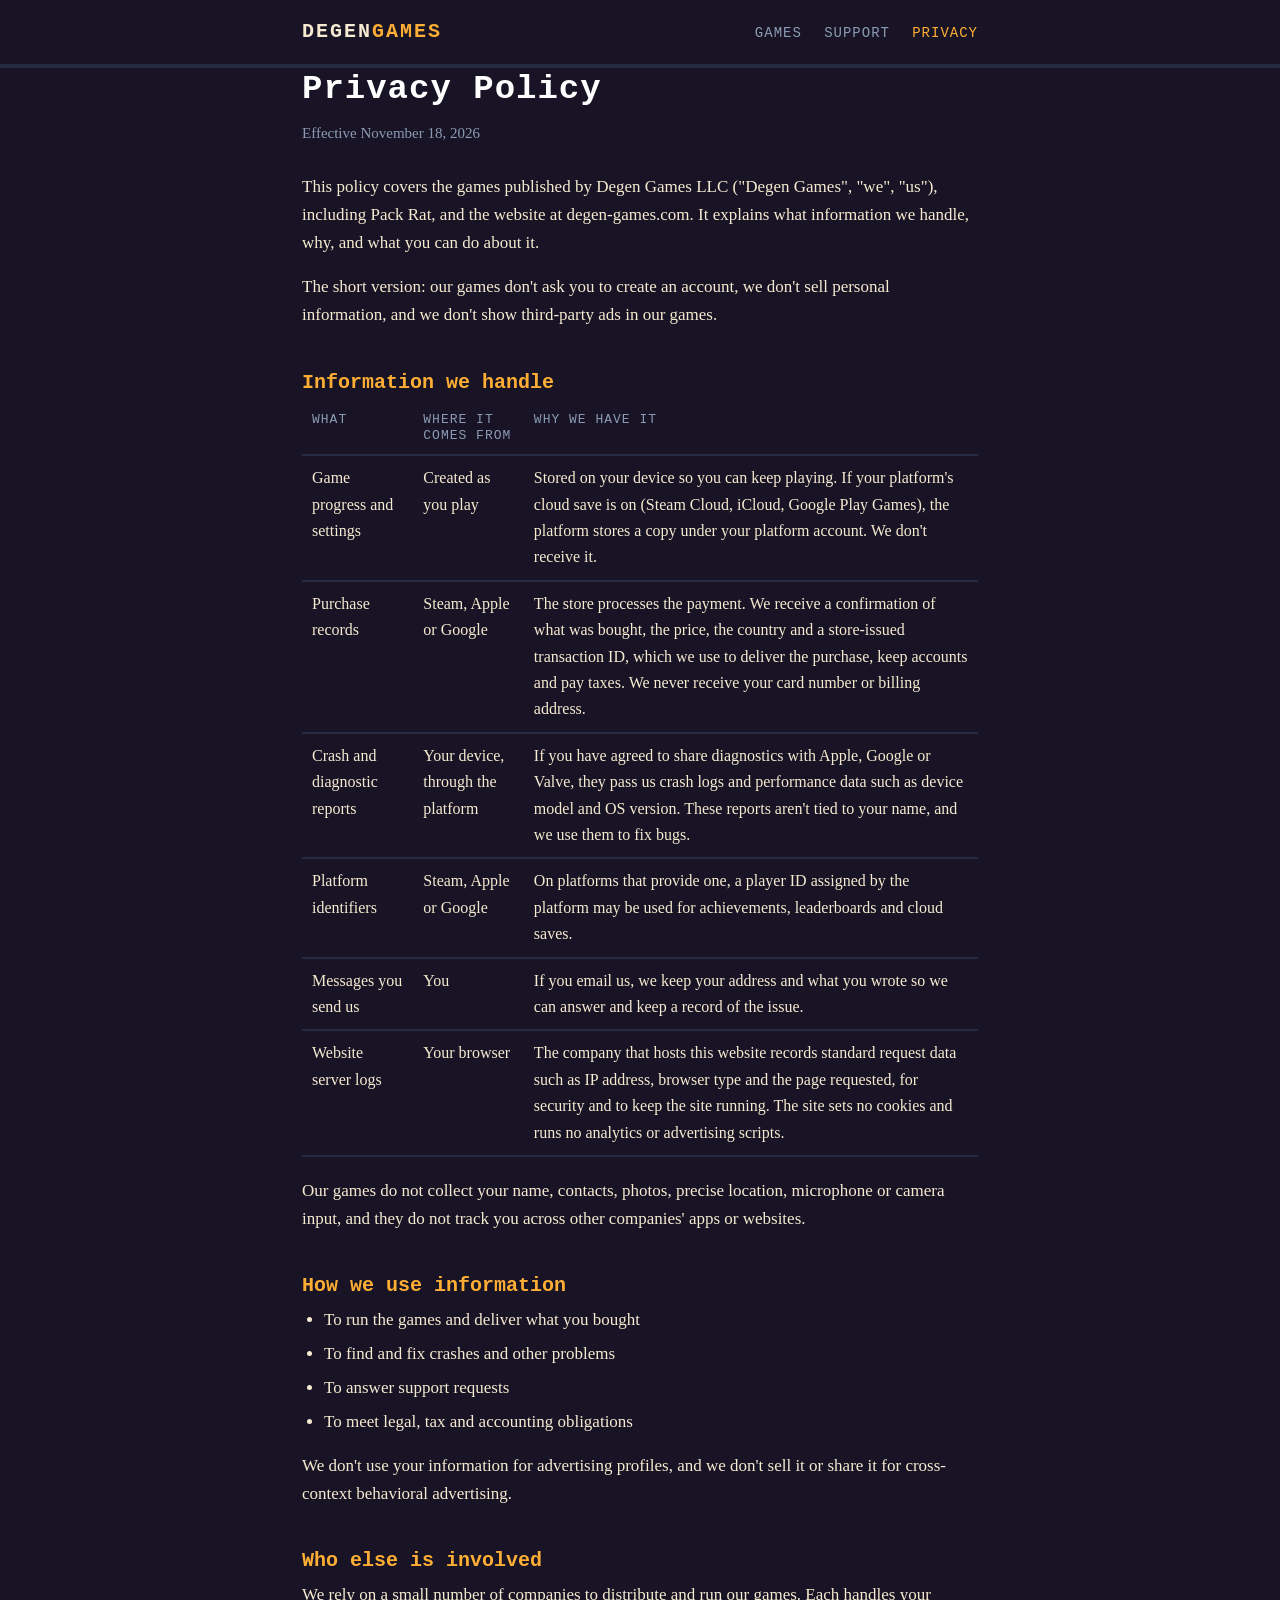
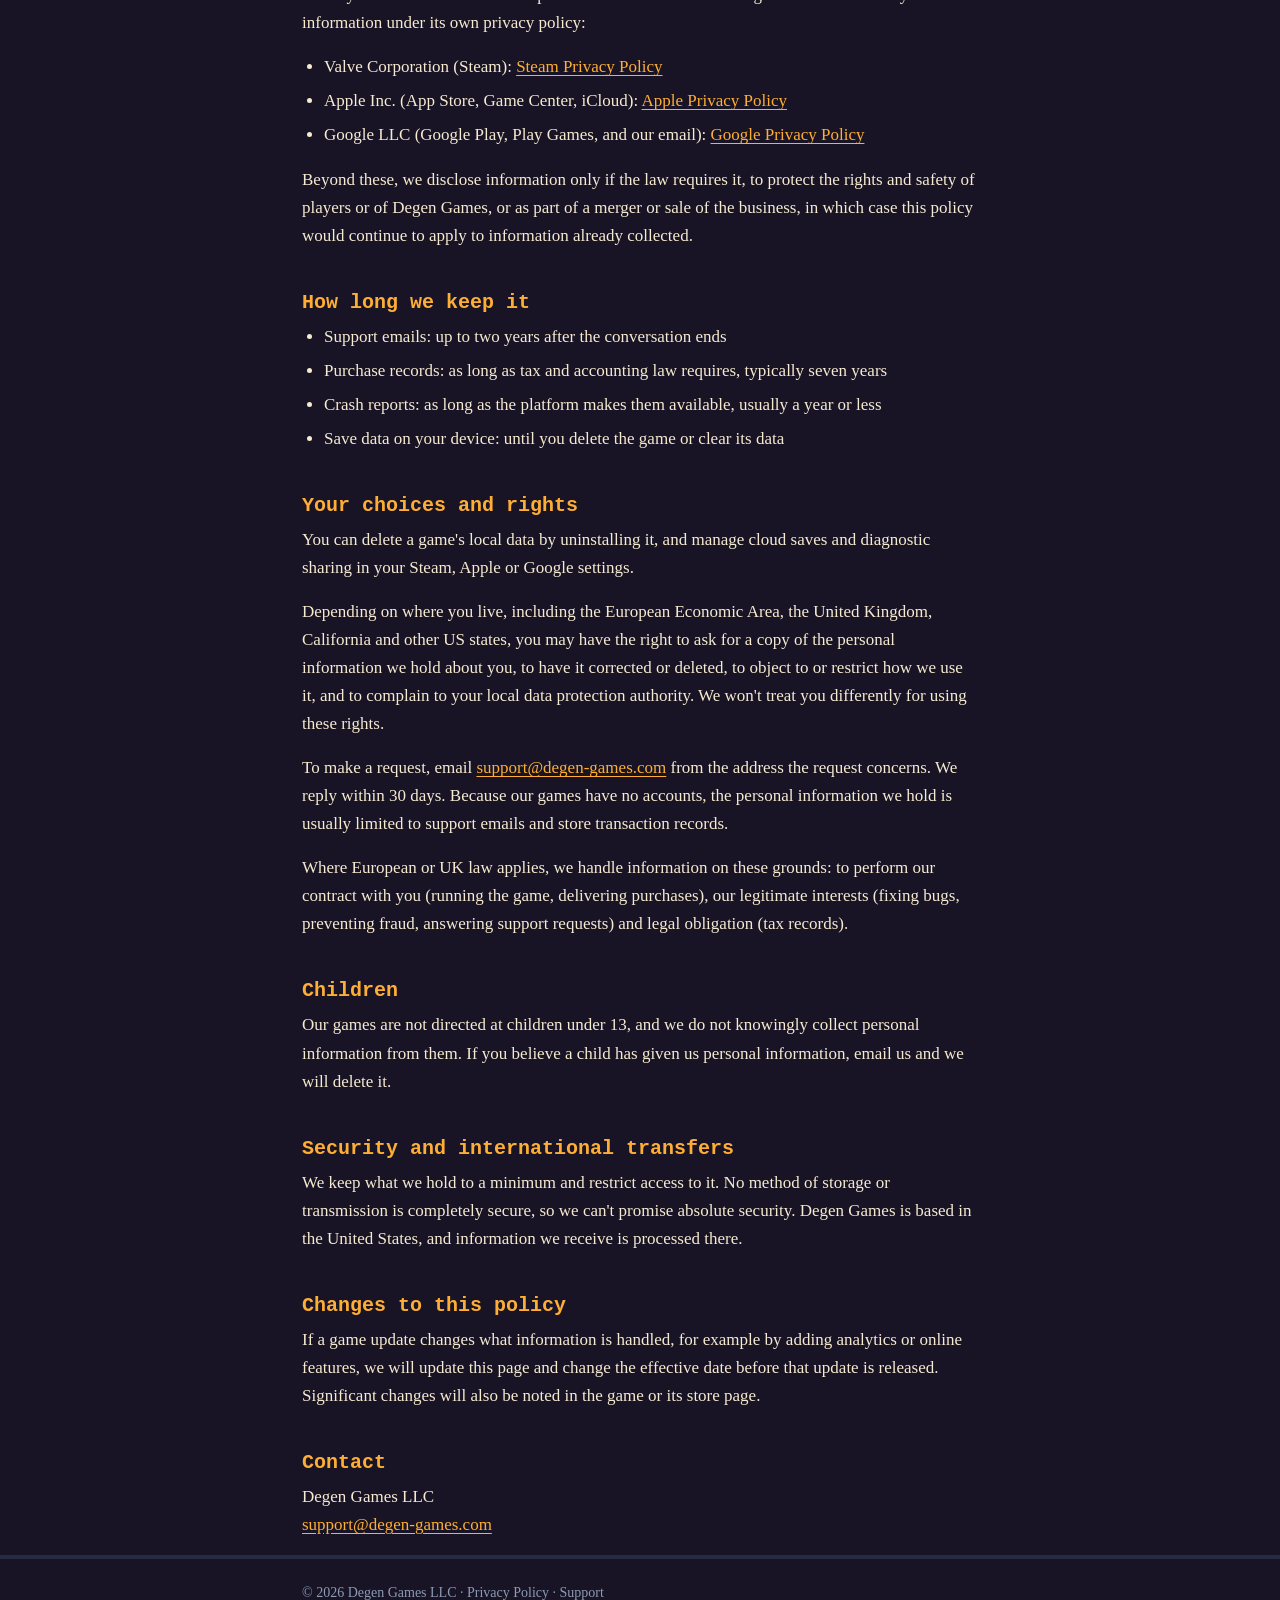
==== privacy/index.html @ 224bc254 "Add privacy policy page" ====
<!doctype html>
<html lang="en">
<head>
<meta charset="utf-8">
<meta name="viewport" content="width=device-width, initial-scale=1">
<title>Privacy Policy | Degen Games</title>
<meta name="description" content="How Degen Games LLC handles information in its games and on this website.">
<link rel="canonical" href="https://degen-games.com/privacy/">
<link rel="stylesheet" href="/style.css">
</head>
<body>
<header class="site">
  <div class="wrap">
    <a class="mark" href="/">Degen<span>Games</span></a>
    <nav>
      <a href="/">Games</a>
      <a href="/support/">Support</a>
      <a href="/privacy/" aria-current="page">Privacy</a>
    </nav>
  </div>
</header>

<main class="wrap">
  <h1>Privacy Policy</h1>
  <p class="dated">Effective November 18, 2026</p>

  <p>This policy covers the games published by Degen Games LLC ("Degen Games", "we", "us"), including Pack Rat, and the website at degen-games.com. It explains what information we handle, why, and what you can do about it.</p>
  <p>The short version: our games don't ask you to create an account, we don't sell personal information, and we don't show third-party ads in our games.</p>

  <h2>Information we handle</h2>
  <table>
    <thead>
      <tr><th>What</th><th>Where it comes from</th><th>Why we have it</th></tr>
    </thead>
    <tbody>
      <tr>
        <td>Game progress and settings</td>
        <td>Created as you play</td>
        <td>Stored on your device so you can keep playing. If your platform's cloud save is on (Steam Cloud, iCloud, Google Play Games), the platform stores a copy under your platform account. We don't receive it.</td>
      </tr>
      <tr>
        <td>Purchase records</td>
        <td>Steam, Apple or Google</td>
        <td>The store processes the payment. We receive a confirmation of what was bought, the price, the country and a store-issued transaction ID, which we use to deliver the purchase, keep accounts and pay taxes. We never receive your card number or billing address.</td>
      </tr>
      <tr>
        <td>Crash and diagnostic reports</td>
        <td>Your device, through the platform</td>
        <td>If you have agreed to share diagnostics with Apple, Google or Valve, they pass us crash logs and performance data such as device model and OS version. These reports aren't tied to your name, and we use them to fix bugs.</td>
      </tr>
      <tr>
        <td>Platform identifiers</td>
        <td>Steam, Apple or Google</td>
        <td>On platforms that provide one, a player ID assigned by the platform may be used for achievements, leaderboards and cloud saves.</td>
      </tr>
      <tr>
        <td>Messages you send us</td>
        <td>You</td>
        <td>If you email us, we keep your address and what you wrote so we can answer and keep a record of the issue.</td>
      </tr>
      <tr>
        <td>Website server logs</td>
        <td>Your browser</td>
        <td>The company that hosts this website records standard request data such as IP address, browser type and the page requested, for security and to keep the site running. The site sets no cookies and runs no analytics or advertising scripts.</td>
      </tr>
    </tbody>
  </table>

  <p>Our games do not collect your name, contacts, photos, precise location, microphone or camera input, and they do not track you across other companies' apps or websites.</p>

  <h2>How we use information</h2>
  <ul>
    <li>To run the games and deliver what you bought</li>
    <li>To find and fix crashes and other problems</li>
    <li>To answer support requests</li>
    <li>To meet legal, tax and accounting obligations</li>
  </ul>
  <p>We don't use your information for advertising profiles, and we don't sell it or share it for cross-context behavioral advertising.</p>

  <h2>Who else is involved</h2>
  <p>We rely on a small number of companies to distribute and run our games. Each handles your information under its own privacy policy:</p>
  <ul>
    <li>Valve Corporation (Steam): <a href="https://store.steampowered.com/privacy_agreement/" rel="noopener">Steam Privacy Policy</a></li>
    <li>Apple Inc. (App Store, Game Center, iCloud): <a href="https://www.apple.com/legal/privacy/" rel="noopener">Apple Privacy Policy</a></li>
    <li>Google LLC (Google Play, Play Games, and our email): <a href="https://policies.google.com/privacy" rel="noopener">Google Privacy Policy</a></li>
  </ul>
  <p>Beyond these, we disclose information only if the law requires it, to protect the rights and safety of players or of Degen Games, or as part of a merger or sale of the business, in which case this policy would continue to apply to information already collected.</p>

  <h2>How long we keep it</h2>
  <ul>
    <li>Support emails: up to two years after the conversation ends</li>
    <li>Purchase records: as long as tax and accounting law requires, typically seven years</li>
    <li>Crash reports: as long as the platform makes them available, usually a year or less</li>
    <li>Save data on your device: until you delete the game or clear its data</li>
  </ul>

  <h2>Your choices and rights</h2>
  <p>You can delete a game's local data by uninstalling it, and manage cloud saves and diagnostic sharing in your Steam, Apple or Google settings.</p>
  <p>Depending on where you live, including the European Economic Area, the United Kingdom, California and other US states, you may have the right to ask for a copy of the personal information we hold about you, to have it corrected or deleted, to object to or restrict how we use it, and to complain to your local data protection authority. We won't treat you differently for using these rights.</p>
  <p>To make a request, email <a href="mailto:support@degen-games.com">support@degen-games.com</a> from the address the request concerns. We reply within 30 days. Because our games have no accounts, the personal information we hold is usually limited to support emails and store transaction records.</p>
  <p>Where European or UK law applies, we handle information on these grounds: to perform our contract with you (running the game, delivering purchases), our legitimate interests (fixing bugs, preventing fraud, answering support requests) and legal obligation (tax records).</p>

  <h2>Children</h2>
  <p>Our games are not directed at children under 13, and we do not knowingly collect personal information from them. If you believe a child has given us personal information, email us and we will delete it.</p>

  <h2>Security and international transfers</h2>
  <p>We keep what we hold to a minimum and restrict access to it. No method of storage or transmission is completely secure, so we can't promise absolute security. Degen Games is based in the United States, and information we receive is processed there.</p>

  <h2>Changes to this policy</h2>
  <p>If a game update changes what information is handled, for example by adding analytics or online features, we will update this page and change the effective date before that update is released. Significant changes will also be noted in the game or its store page.</p>

  <h2>Contact</h2>
  <p>Degen Games LLC<br>
  <a href="mailto:support@degen-games.com">support@degen-games.com</a></p>
</main>

<footer class="site">
  <div class="wrap">
    &copy; 2026 Degen Games LLC &middot; <a href="/privacy/">Privacy Policy</a> &middot; <a href="/support/">Support</a>
  </div>
</footer>
</body>
</html>
---- style.css ----
:root {
  --ink: #181425;
  --night: #262b44;
  --slate: #3a4466;
  --paper: #ead4aa;
  --cream: #f6ead0;
  --gold: #feae34;
  --rust: #e43b44;
  --muted: #8b9bb4;
}

* { box-sizing: border-box; }

html { background: var(--ink); }

body {
  margin: 0;
  color: var(--cream);
  background: var(--ink);
  font: 17px/1.65 Georgia, "Times New Roman", serif;
}

a { color: var(--gold); text-underline-offset: 3px; }
a:hover { color: #fff; }

.wrap { max-width: 720px; margin: 0 auto; padding: 0 22px; }

header.site {
  border-bottom: 4px solid var(--night);
  padding: 18px 0;
}
header.site .wrap {
  display: flex;
  flex-wrap: wrap;
  align-items: baseline;
  justify-content: space-between;
  gap: 8px 24px;
}
.mark {
  font: 700 20px/1 "Courier New", Courier, monospace;
  letter-spacing: 2px;
  text-transform: uppercase;
  color: var(--cream);
  text-decoration: none;
}
.mark span { color: var(--gold); }
nav a {
  font: 14px/1 "Courier New", Courier, monospace;
  text-transform: uppercase;
  letter-spacing: 1px;
  margin-left: 18px;
  text-decoration: none;
  color: var(--muted);
}
nav a:first-child { margin-left: 0; }
nav a:hover, nav a[aria-current] { color: var(--gold); }

main { padding: 44px 0 64px; }

h1, h2, h3 {
  font-family: "Courier New", Courier, monospace;
  line-height: 1.25;
  color: #fff;
}
h1 { font-size: 34px; margin: 0 0 10px; letter-spacing: 1px; }
h2 { font-size: 20px; margin: 40px 0 8px; color: var(--gold); }
h3 { font-size: 16px; margin: 24px 0 4px; text-transform: uppercase; letter-spacing: 1px; }
p, ul { margin: 0 0 16px; }
ul { padding-left: 22px; }
li { margin-bottom: 6px; }

.lede { font-size: 20px; color: var(--paper); }
.dated { color: var(--muted); font-size: 15px; margin-bottom: 28px; }

.card {
  background: var(--night);
  border: 4px solid var(--slate);
  box-shadow: 6px 6px 0 #0d0b14;
  padding: 24px 24px 10px;
  margin: 32px 0;
}
.card h2 { margin-top: 0; }
.tag {
  display: inline-block;
  font: 12px/1 "Courier New", Courier, monospace;
  text-transform: uppercase;
  letter-spacing: 1px;
  background: var(--rust);
  color: #fff;
  padding: 5px 8px;
  margin-bottom: 12px;
}

table { border-collapse: collapse; width: 100%; margin: 0 0 20px; font-size: 16px; }
th, td { text-align: left; vertical-align: top; padding: 9px 10px; border-bottom: 2px solid var(--night); }
th { font: 13px/1.3 "Courier New", Courier, monospace; text-transform: uppercase; letter-spacing: 1px; color: var(--muted); }

footer.site {
  border-top: 4px solid var(--night);
  padding: 22px 0 40px;
  color: var(--muted);
  font-size: 14px;
}
footer.site a { color: var(--muted); }

@media (max-width: 520px) {
  h1 { font-size: 27px; }
  nav a { margin-left: 12px; }
  table, tbody, tr, td, th { display: block; }
  thead { display: none; }
  td { border: 0; padding: 2px 0; }
  tr { border-bottom: 2px solid var(--night); padding: 10px 0; }
  td:first-child { font-weight: bold; color: #fff; }
}
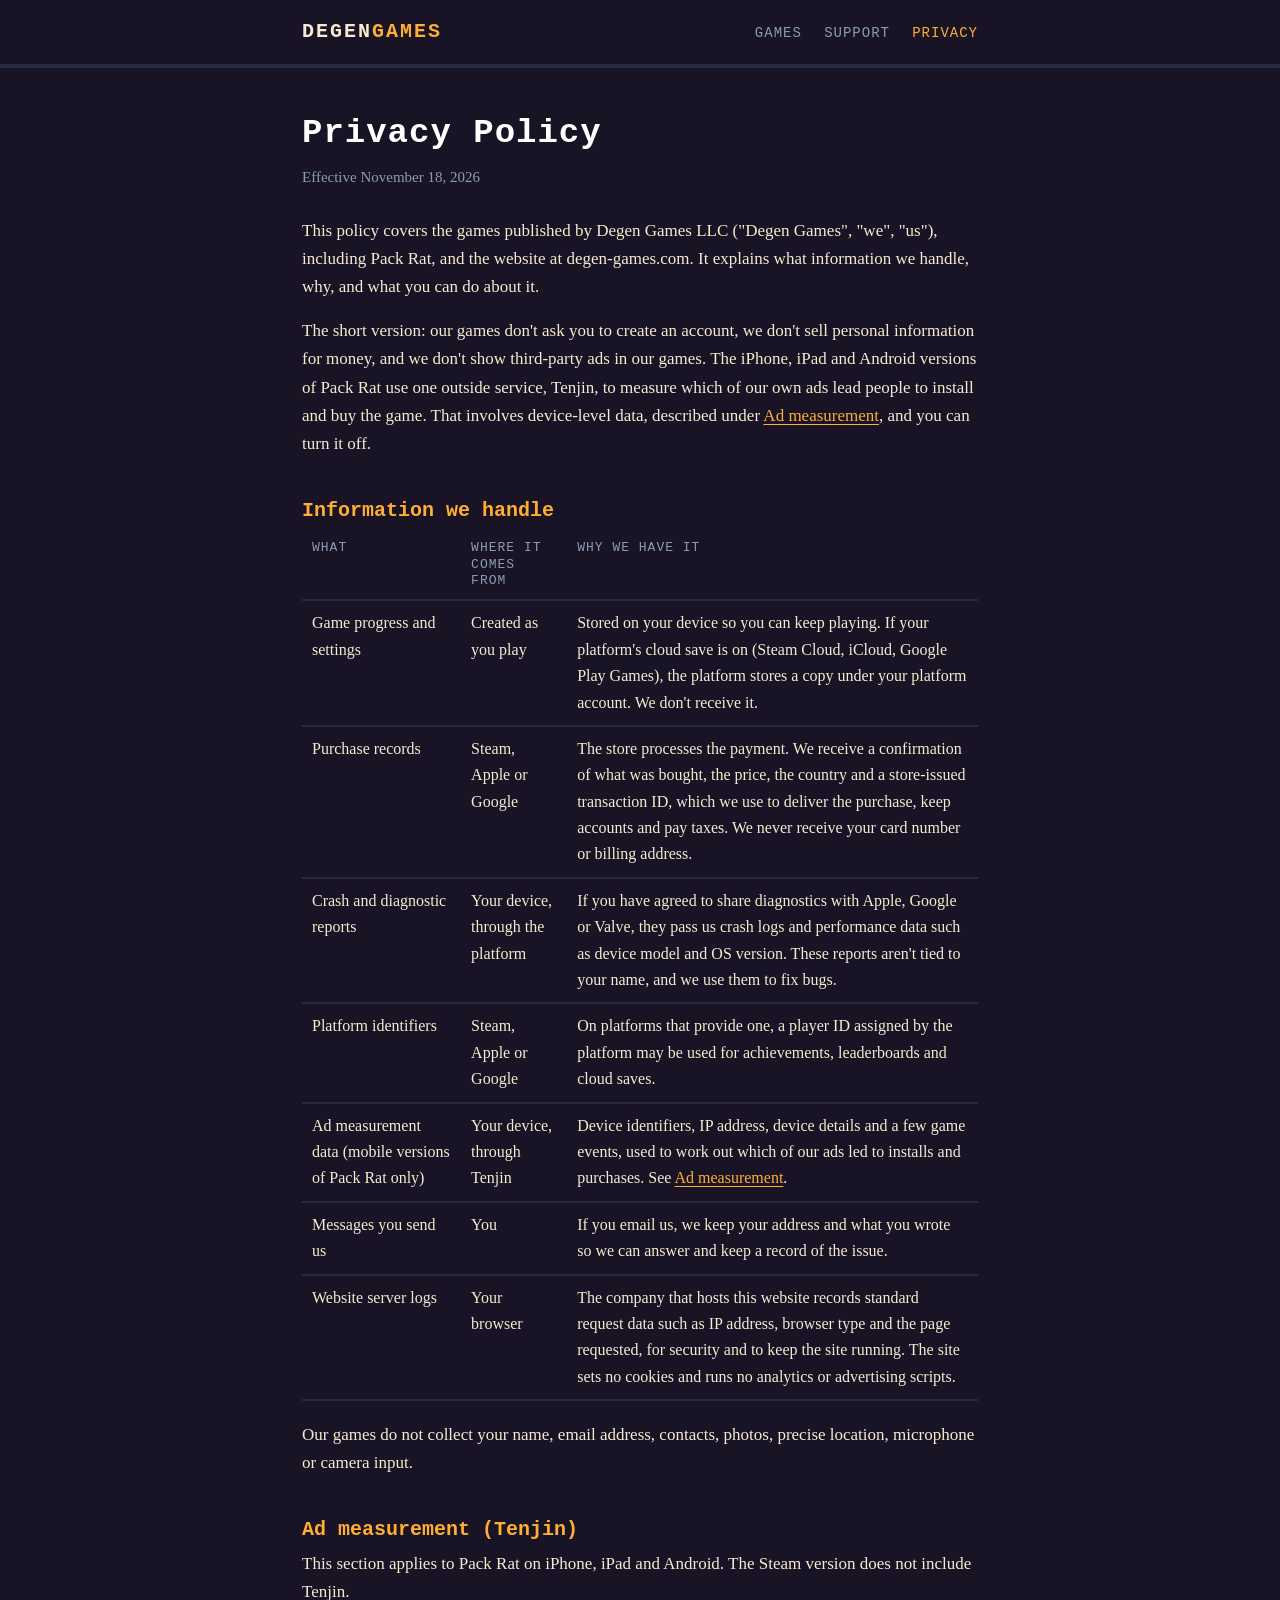
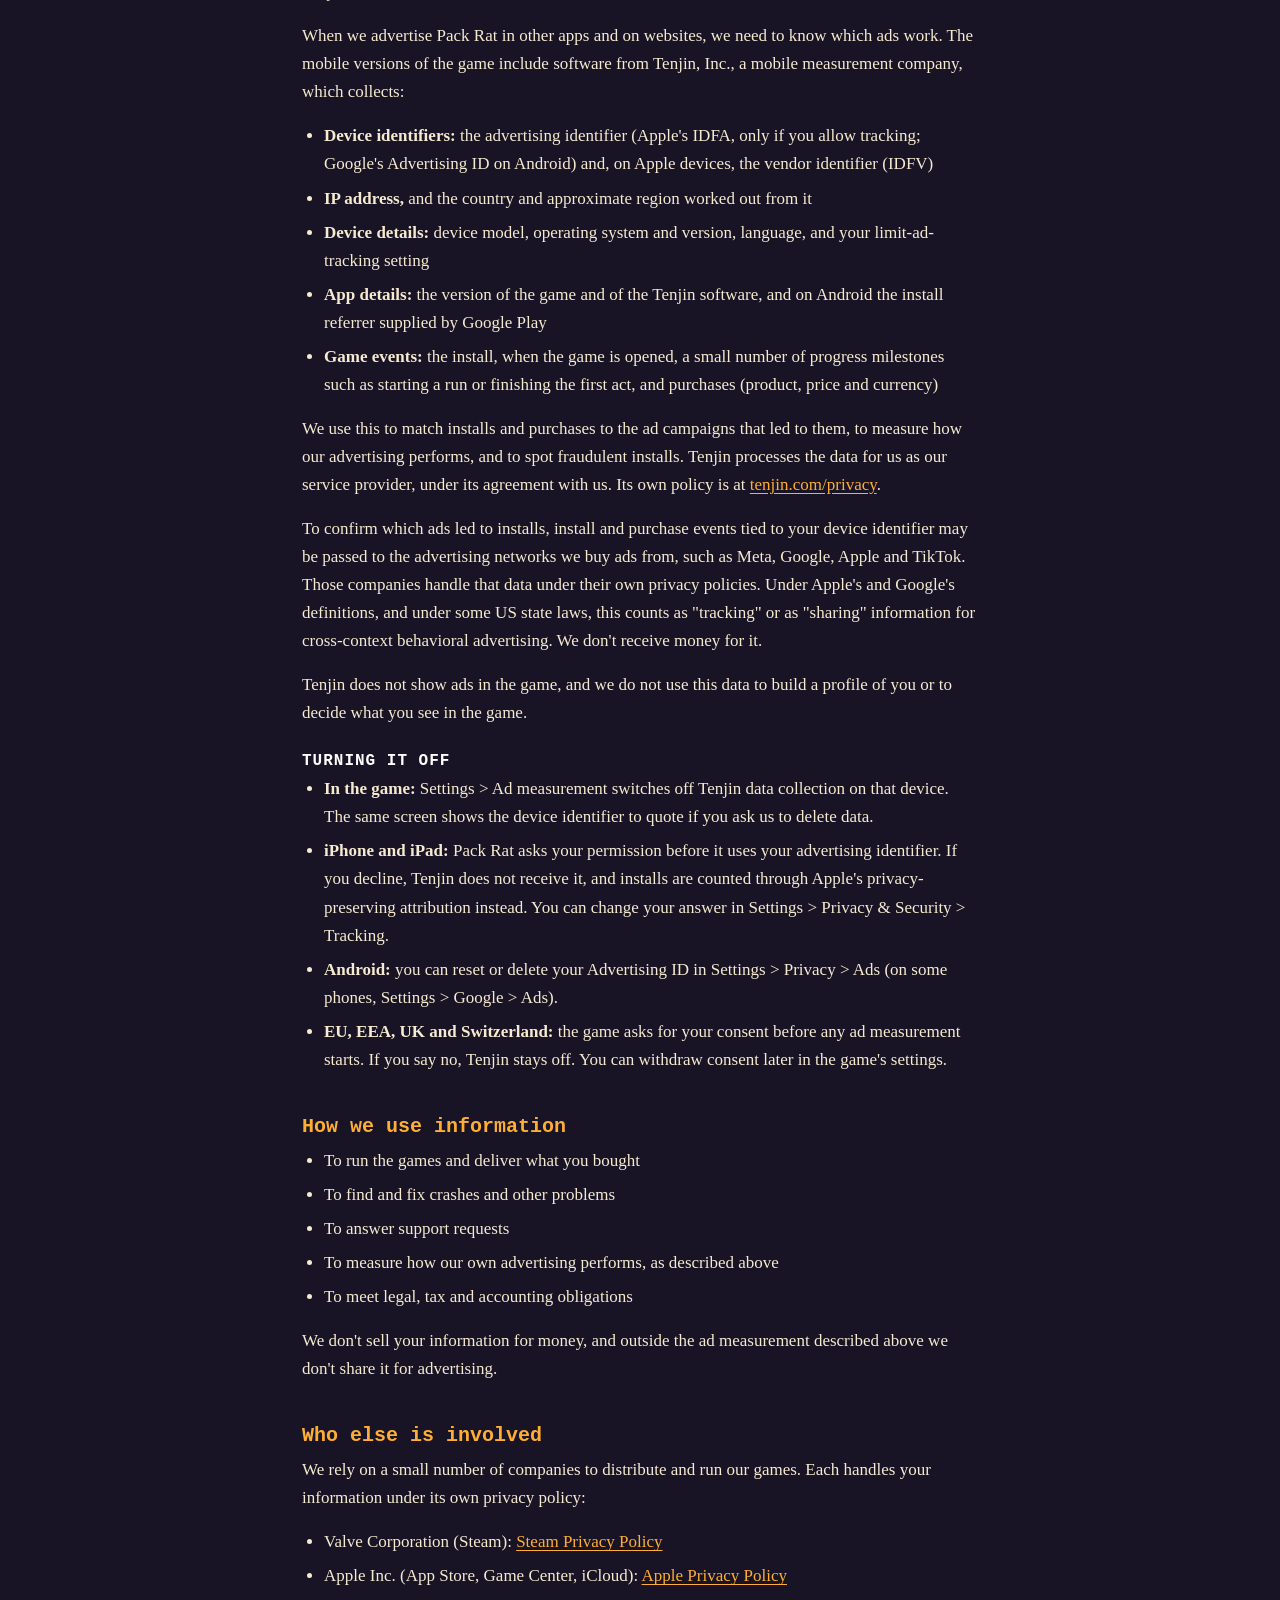
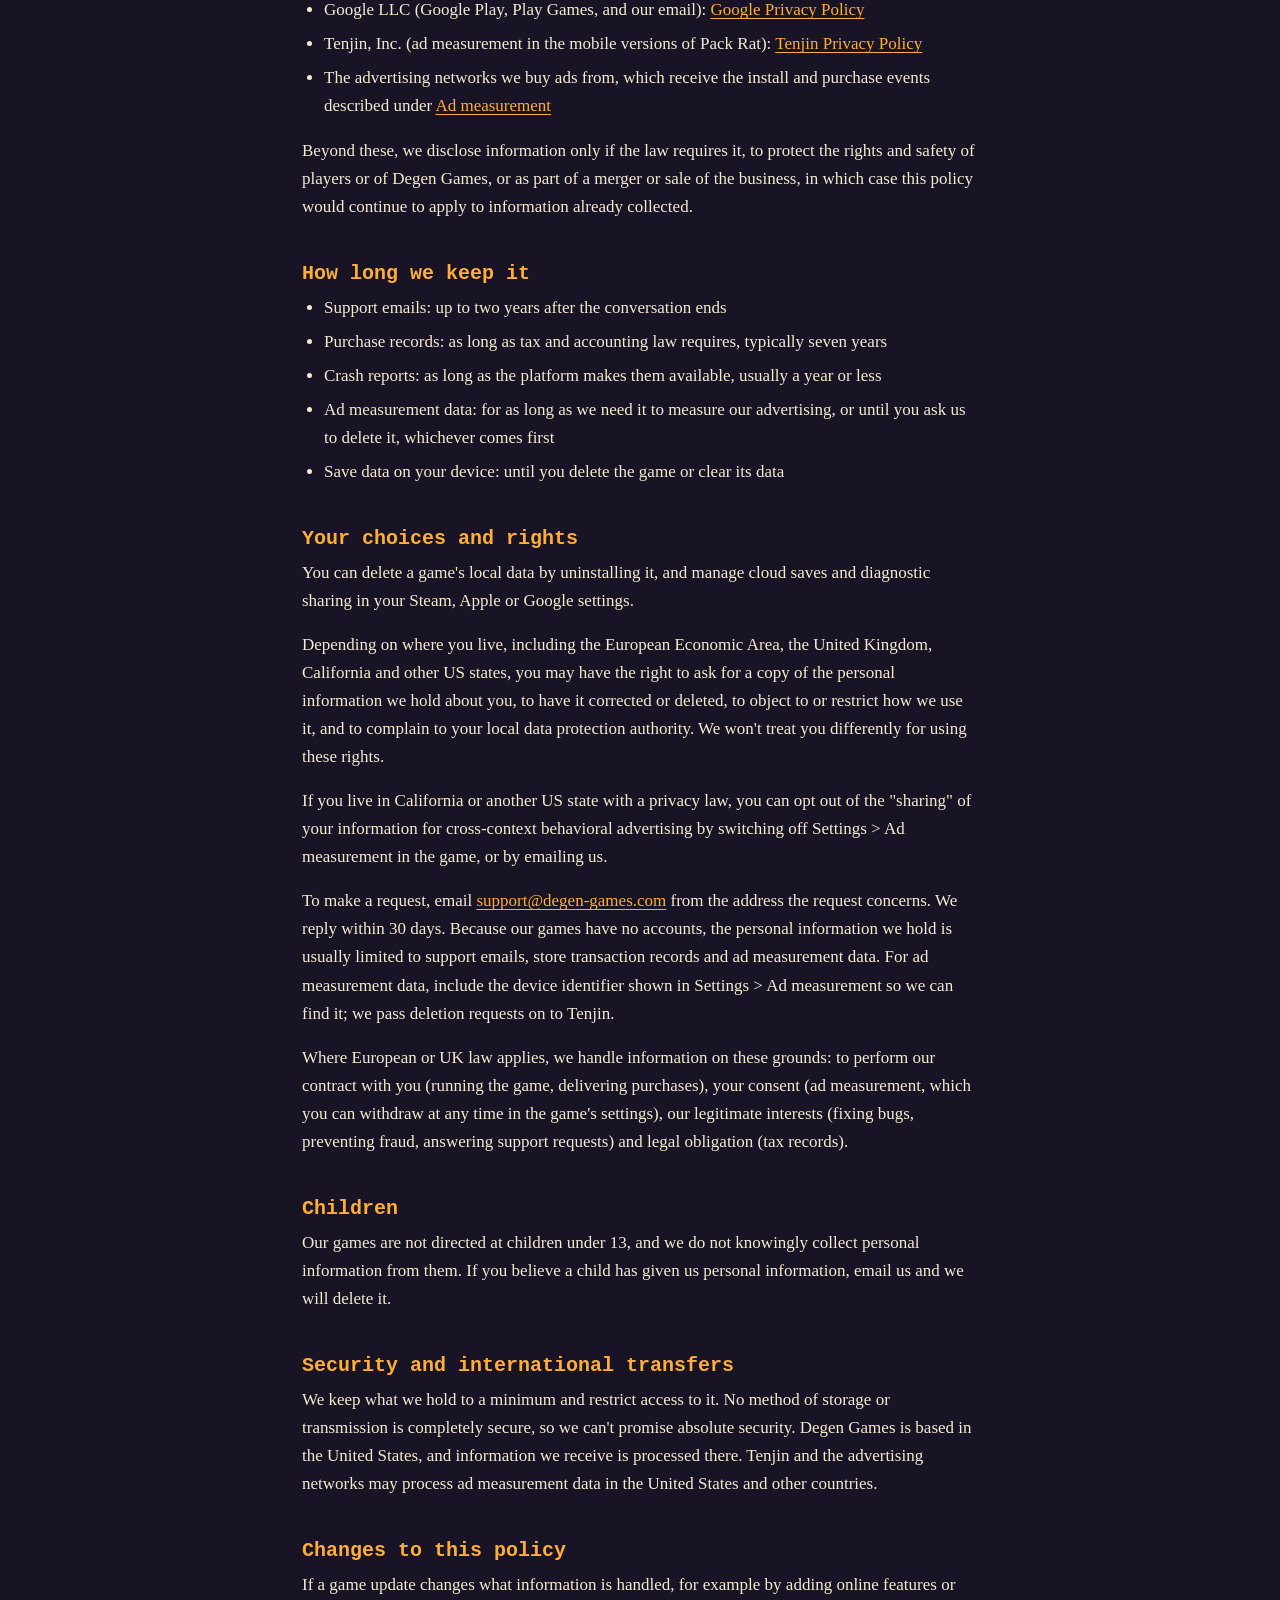
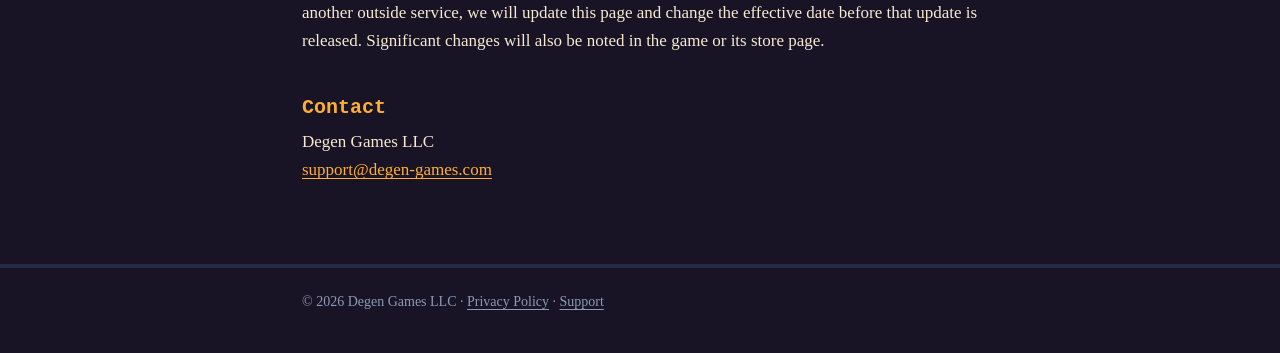
==== commit 7ca11499: "Privacy policy: disclose Tenjin ad measurement in mobile Pack Rat Updated the privacy policy to incl" ====
--- a/privacy/index.html
+++ b/privacy/index.html
@@ -4,7 +4,7 @@
 <meta charset="utf-8">
 <meta name="viewport" content="width=device-width, initial-scale=1">
 <title>Privacy Policy | Degen Games</title>
-<meta name="description" content="How Degen Games LLC handles information in its games and on this website.">
+<meta name="description" content="How Degen Games LLC handles information in its games and on this website, including ad measurement in Pack Rat on mobile.">
 <link rel="canonical" href="https://degen-games.com/privacy/">
 <link rel="stylesheet" href="/style.css">
 </head>
@@ -25,7 +25,7 @@
   <p class="dated">Effective November 18, 2026</p>
 
   <p>This policy covers the games published by Degen Games LLC ("Degen Games", "we", "us"), including Pack Rat, and the website at degen-games.com. It explains what information we handle, why, and what you can do about it.</p>
-  <p>The short version: our games don't ask you to create an account, we don't sell personal information, and we don't show third-party ads in our games.</p>
+  <p>The short version: our games don't ask you to create an account, we don't sell personal information for money, and we don't show third-party ads in our games. The iPhone, iPad and Android versions of Pack Rat use one outside service, Tenjin, to measure which of our own ads lead people to install and buy the game. That involves device-level data, described under <a href="#ad-measurement">Ad measurement</a>, and you can turn it off.</p>
 
   <h2>Information we handle</h2>
   <table>
@@ -54,6 +54,11 @@
         <td>On platforms that provide one, a player ID assigned by the platform may be used for achievements, leaderboards and cloud saves.</td>
       </tr>
       <tr>
+        <td>Ad measurement data (mobile versions of Pack Rat only)</td>
+        <td>Your device, through Tenjin</td>
+        <td>Device identifiers, IP address, device details and a few game events, used to work out which of our ads led to installs and purchases. See <a href="#ad-measurement">Ad measurement</a>.</td>
+      </tr>
+      <tr>
         <td>Messages you send us</td>
         <td>You</td>
         <td>If you email us, we keep your address and what you wrote so we can answer and keep a record of the issue.</td>
@@ -66,16 +71,39 @@
     </tbody>
   </table>
 
-  <p>Our games do not collect your name, contacts, photos, precise location, microphone or camera input, and they do not track you across other companies' apps or websites.</p>
+  <p>Our games do not collect your name, email address, contacts, photos, precise location, microphone or camera input.</p>
+
+  <h2 id="ad-measurement">Ad measurement (Tenjin)</h2>
+  <p>This section applies to Pack Rat on iPhone, iPad and Android. The Steam version does not include Tenjin.</p>
+  <p>When we advertise Pack Rat in other apps and on websites, we need to know which ads work. The mobile versions of the game include software from Tenjin, Inc., a mobile measurement company, which collects:</p>
+  <ul>
+    <li><strong>Device identifiers:</strong> the advertising identifier (Apple's IDFA, only if you allow tracking; Google's Advertising ID on Android) and, on Apple devices, the vendor identifier (IDFV)</li>
+    <li><strong>IP address,</strong> and the country and approximate region worked out from it</li>
+    <li><strong>Device details:</strong> device model, operating system and version, language, and your limit-ad-tracking setting</li>
+    <li><strong>App details:</strong> the version of the game and of the Tenjin software, and on Android the install referrer supplied by Google Play</li>
+    <li><strong>Game events:</strong> the install, when the game is opened, a small number of progress milestones such as starting a run or finishing the first act, and purchases (product, price and currency)</li>
+  </ul>
+  <p>We use this to match installs and purchases to the ad campaigns that led to them, to measure how our advertising performs, and to spot fraudulent installs. Tenjin processes the data for us as our service provider, under its agreement with us. Its own policy is at <a href="https://tenjin.com/privacy/" rel="noopener">tenjin.com/privacy</a>.</p>
+  <p>To confirm which ads led to installs, install and purchase events tied to your device identifier may be passed to the advertising networks we buy ads from, such as Meta, Google, Apple and TikTok. Those companies handle that data under their own privacy policies. Under Apple's and Google's definitions, and under some US state laws, this counts as "tracking" or as "sharing" information for cross-context behavioral advertising. We don't receive money for it.</p>
+  <p>Tenjin does not show ads in the game, and we do not use this data to build a profile of you or to decide what you see in the game.</p>
+
+  <h3>Turning it off</h3>
+  <ul>
+    <li><strong>In the game:</strong> Settings &gt; Ad measurement switches off Tenjin data collection on that device. The same screen shows the device identifier to quote if you ask us to delete data.</li>
+    <li><strong>iPhone and iPad:</strong> Pack Rat asks your permission before it uses your advertising identifier. If you decline, Tenjin does not receive it, and installs are counted through Apple's privacy-preserving attribution instead. You can change your answer in Settings &gt; Privacy &amp; Security &gt; Tracking.</li>
+    <li><strong>Android:</strong> you can reset or delete your Advertising ID in Settings &gt; Privacy &gt; Ads (on some phones, Settings &gt; Google &gt; Ads).</li>
+    <li><strong>EU, EEA, UK and Switzerland:</strong> the game asks for your consent before any ad measurement starts. If you say no, Tenjin stays off. You can withdraw consent later in the game's settings.</li>
+  </ul>
 
   <h2>How we use information</h2>
   <ul>
     <li>To run the games and deliver what you bought</li>
     <li>To find and fix crashes and other problems</li>
     <li>To answer support requests</li>
+    <li>To measure how our own advertising performs, as described above</li>
     <li>To meet legal, tax and accounting obligations</li>
   </ul>
-  <p>We don't use your information for advertising profiles, and we don't sell it or share it for cross-context behavioral advertising.</p>
+  <p>We don't sell your information for money, and outside the ad measurement described above we don't share it for advertising.</p>
 
   <h2>Who else is involved</h2>
   <p>We rely on a small number of companies to distribute and run our games. Each handles your information under its own privacy policy:</p>
@@ -83,6 +111,8 @@
     <li>Valve Corporation (Steam): <a href="https://store.steampowered.com/privacy_agreement/" rel="noopener">Steam Privacy Policy</a></li>
     <li>Apple Inc. (App Store, Game Center, iCloud): <a href="https://www.apple.com/legal/privacy/" rel="noopener">Apple Privacy Policy</a></li>
     <li>Google LLC (Google Play, Play Games, and our email): <a href="https://policies.google.com/privacy" rel="noopener">Google Privacy Policy</a></li>
+    <li>Tenjin, Inc. (ad measurement in the mobile versions of Pack Rat): <a href="https://tenjin.com/privacy/" rel="noopener">Tenjin Privacy Policy</a></li>
+    <li>The advertising networks we buy ads from, which receive the install and purchase events described under <a href="#ad-measurement">Ad measurement</a></li>
   </ul>
   <p>Beyond these, we disclose information only if the law requires it, to protect the rights and safety of players or of Degen Games, or as part of a merger or sale of the business, in which case this policy would continue to apply to information already collected.</p>
 
@@ -91,23 +121,25 @@
     <li>Support emails: up to two years after the conversation ends</li>
     <li>Purchase records: as long as tax and accounting law requires, typically seven years</li>
     <li>Crash reports: as long as the platform makes them available, usually a year or less</li>
+    <li>Ad measurement data: for as long as we need it to measure our advertising, or until you ask us to delete it, whichever comes first</li>
     <li>Save data on your device: until you delete the game or clear its data</li>
   </ul>
 
   <h2>Your choices and rights</h2>
   <p>You can delete a game's local data by uninstalling it, and manage cloud saves and diagnostic sharing in your Steam, Apple or Google settings.</p>
   <p>Depending on where you live, including the European Economic Area, the United Kingdom, California and other US states, you may have the right to ask for a copy of the personal information we hold about you, to have it corrected or deleted, to object to or restrict how we use it, and to complain to your local data protection authority. We won't treat you differently for using these rights.</p>
-  <p>To make a request, email <a href="mailto:support@degen-games.com">support@degen-games.com</a> from the address the request concerns. We reply within 30 days. Because our games have no accounts, the personal information we hold is usually limited to support emails and store transaction records.</p>
-  <p>Where European or UK law applies, we handle information on these grounds: to perform our contract with you (running the game, delivering purchases), our legitimate interests (fixing bugs, preventing fraud, answering support requests) and legal obligation (tax records).</p>
+  <p>If you live in California or another US state with a privacy law, you can opt out of the "sharing" of your information for cross-context behavioral advertising by switching off Settings &gt; Ad measurement in the game, or by emailing us.</p>
+  <p>To make a request, email <a href="mailto:support@degen-games.com">support@degen-games.com</a> from the address the request concerns. We reply within 30 days. Because our games have no accounts, the personal information we hold is usually limited to support emails, store transaction records and ad measurement data. For ad measurement data, include the device identifier shown in Settings &gt; Ad measurement so we can find it; we pass deletion requests on to Tenjin.</p>
+  <p>Where European or UK law applies, we handle information on these grounds: to perform our contract with you (running the game, delivering purchases), your consent (ad measurement, which you can withdraw at any time in the game's settings), our legitimate interests (fixing bugs, preventing fraud, answering support requests) and legal obligation (tax records).</p>
 
   <h2>Children</h2>
   <p>Our games are not directed at children under 13, and we do not knowingly collect personal information from them. If you believe a child has given us personal information, email us and we will delete it.</p>
 
   <h2>Security and international transfers</h2>
-  <p>We keep what we hold to a minimum and restrict access to it. No method of storage or transmission is completely secure, so we can't promise absolute security. Degen Games is based in the United States, and information we receive is processed there.</p>
+  <p>We keep what we hold to a minimum and restrict access to it. No method of storage or transmission is completely secure, so we can't promise absolute security. Degen Games is based in the United States, and information we receive is processed there. Tenjin and the advertising networks may process ad measurement data in the United States and other countries.</p>
 
   <h2>Changes to this policy</h2>
-  <p>If a game update changes what information is handled, for example by adding analytics or online features, we will update this page and change the effective date before that update is released. Significant changes will also be noted in the game or its store page.</p>
+  <p>If a game update changes what information is handled, for example by adding online features or another outside service, we will update this page and change the effective date before that update is released. Significant changes will also be noted in the game or its store page.</p>
 
   <h2>Contact</h2>
   <p>Degen Games LLC<br>
--- a/style.css
+++ b/style.css
@@ -112,3 +112,5 @@
   tr { border-bottom: 2px solid var(--night); padding: 10px 0; }
   td:first-child { font-weight: bold; color: #fff; }
 }
+
+main.wrap { padding-top: 44px; padding-bottom: 64px; }
